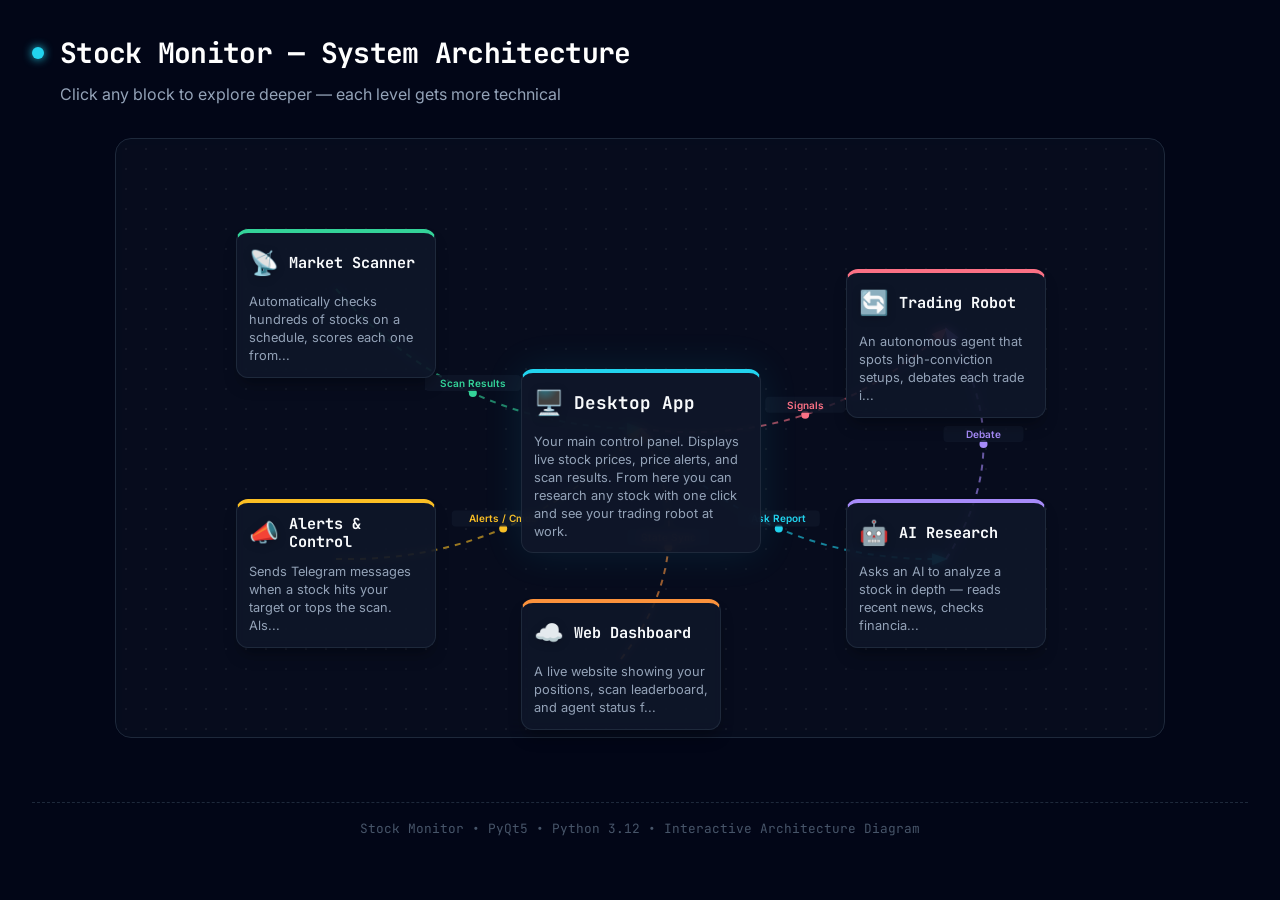
==== Software_architecture/architecture.html @ eda0aa5f "Update interactive architecture UI with Level 1 routing and Bezier curves" ====
<!DOCTYPE html>
<html lang="en">
<head>
  <meta charset="UTF-8">
  <meta name="viewport" content="width=device-width, initial-scale=1.0">
  <title>Stock Monitor — Architecture v2</title>
  <link href="https://fonts.googleapis.com/css2?family=Inter:wght@400;500;600;700&family=JetBrains+Mono:wght@400;500;600;700&display=swap" rel="stylesheet">
  <style>
    * { margin: 0; padding: 0; box-sizing: border-box; }
    body { font-family: 'Inter', sans-serif; background: #020617; min-height: 100vh; padding: 2rem; color: white; line-height: 1.5; }
    .container { max-width: 1400px; margin: 0 auto; }
    
    /* Header */
    .header { margin-bottom: 2rem; }
    .header-row { display: flex; align-items: center; gap: 1rem; margin-bottom: 0.5rem; }
    .pulse-dot { width: 12px; height: 12px; background: #22d3ee; border-radius: 50%; animation: pulse 2s infinite; box-shadow: 0 0 10px #22d3ee; }
    @keyframes pulse { 0%,100%{opacity:1; box-shadow: 0 0 10px #22d3ee;} 50%{opacity:0.5; box-shadow: 0 0 2px #22d3ee;} }
    h1 { font-family: 'JetBrains Mono', monospace; font-size: 1.75rem; font-weight: 700; letter-spacing: -0.025em; }
    .subtitle { color: #94a3b8; font-size: 1rem; margin-left: 1.75rem; }

    /* Breadcrumb */
    .breadcrumb { display: flex; align-items: center; gap: 0.5rem; margin-bottom: 2rem; font-size: 0.85rem; flex-wrap: wrap; background: rgba(15,23,42,0.6); padding: 0.75rem 1rem; border-radius: 0.5rem; border: 1px solid #1e293b; }
    .bc-item { color: #94a3b8; cursor: pointer; transition: color 0.2s; font-weight: 500; }
    .bc-item:hover { color: #22d3ee; }
    .bc-item.active { color: white; cursor: default; }
    .bc-sep { color: #475569; }

    /* Back button */
    .back-btn { display: inline-flex; align-items: center; gap: 0.5rem; background: rgba(30,41,59,0.5); border: 1px solid #1e293b; border-radius: 0.5rem; padding: 0.5rem 1rem; font-size: 0.85rem; font-weight: 500; color: #cbd5e1; cursor: pointer; transition: all 0.2s; margin-bottom: 1.5rem; font-family: inherit; }
    .back-btn:hover { background: rgba(30,41,59,0.8); color: white; border-color: #334155; transform: translateX(-2px); }

    /* ── Interactive Diagram (Levels 0 & 1) ── */
    .diagram-wrap { width: 100%; overflow-x: auto; margin-top: 1rem; padding-bottom: 1rem; }
    .diagram-scene { position: relative; width: 1050px; height: 600px; background: rgba(15,23,42,0.4); border: 1px solid #1e293b; border-radius: 1rem; margin: 0 auto; backdrop-filter: blur(10px); background-image: radial-gradient(rgba(255, 255, 255, 0.05) 1px, transparent 1px); background-size: 20px 20px; }
    .conn-svg { position: absolute; top: 0; left: 0; width: 100%; height: 100%; pointer-events: none; z-index: 1; }
    
    .tile { position: absolute; width: 200px; cursor: pointer; z-index: 10;
      background: rgba(15,23,42,0.85); border: 1px solid #1e293b;
      border-top-width: 4px; border-radius: 0.75rem; transition: all 0.3s cubic-bezier(0.4, 0, 0.2, 1);
      box-shadow: 0 10px 15px -3px rgba(0, 0, 0, 0.3); backdrop-filter: blur(5px); }
    .tile:hover { transform: translateY(-5px) scale(1.02); z-index: 20; box-shadow: 0 15px 30px rgba(0,0,0,0.5); }
    .tile-head { display: flex; align-items: center; gap: 10px; padding: 12px; }
    .tile-icon { font-size: 1.5rem; filter: drop-shadow(0 2px 4px rgba(0,0,0,0.2)); }
    .comp-dot { width: 10px; height: 10px; border-radius: 50%; box-shadow: 0 0 8px currentColor; }
    .tile-name { font-size: 0.95rem; font-weight: 700; color: #f8fafc; font-family: 'JetBrains Mono', monospace; line-height: 1.2; }
    .tile-body { padding: 0 12px 12px; font-size: 0.8rem; color: #94a3b8; line-height: 1.4; }
    
    .tile.central { width: 240px; background: rgba(15,23,42,0.95); box-shadow: 0 0 40px rgba(34,211,238,0.1); }
    .tile.central .tile-name { font-size: 1.1rem; }
    
    /* External system nodes for L1 */
    .tile.external { background: rgba(30,41,59,0.3); border: 2px dashed #475569; border-top: 2px dashed #475569; box-shadow: none; cursor: default; }
    .tile.external:hover { transform: none; box-shadow: none; }
    .tile.external .tile-name { color: #94a3b8; }
    .tile.external .tile-icon { filter: grayscale(100%); opacity: 0.7; }
    .tile.external.clickable-ext { cursor: pointer; }
    .tile.external.clickable-ext:hover { transform: translateY(-3px); box-shadow: 0 8px 20px rgba(0,0,0,0.3); border-color: #64748b; }
    .tile.external.clickable-ext .tile-name { color: #cbd5e1; }
    .tile.external.clickable-ext .tile-icon { filter: none; opacity: 1; }

    .path-line { stroke-dasharray: 6; animation: dash 20s linear infinite; }
    @keyframes dash { to { stroke-dashoffset: -200; } }
    
    /* ── Subsystem Header ── */
    .sys-header { background: rgba(15,23,42,0.6); border: 1px solid #1e293b; border-radius: 1rem; padding: 1.5rem 2rem; margin-bottom: 1.5rem; display: flex; align-items: flex-start; gap: 1.5rem; backdrop-filter: blur(10px); }
    .sys-icon  { font-size: 3rem; flex-shrink: 0; filter: drop-shadow(0 4px 6px rgba(0,0,0,0.3)); }
    .sys-title { font-size: 1.5rem; font-weight: 700; margin-bottom: 0.5rem; font-family: 'JetBrains Mono', monospace; }
    .sys-desc  { font-size: 0.95rem; color: #94a3b8; }

    /* ── Level 2: Technical detail ── */
    .tech-panel { background: rgba(15,23,42,0.6); border: 1px solid #1e293b; border-radius: 1rem; padding: 2rem; max-width: 900px; backdrop-filter: blur(10px); }
    .tech-title    { font-size: 1.5rem; font-weight: 700; margin-bottom: 0.5rem; font-family: 'JetBrains Mono', monospace; color: white; }
    .tech-subtitle { font-size: 0.95rem; color: #94a3b8; margin-bottom: 2rem; }
    .tech-sec      { margin-bottom: 1.5rem; }
    .tech-sec-lbl  { font-size: 0.75rem; font-weight: 700; letter-spacing: 1.5px; text-transform: uppercase; color: #64748b; margin-bottom: 0.75rem; }
    .tech-file     { font-family: 'JetBrains Mono', monospace; font-size: 0.85rem; color: #22d3ee; background: rgba(34,211,238,0.1); border: 1px solid rgba(34,211,238,0.2); border-radius: 0.375rem; padding: 0.4rem 0.75rem; display: inline-block; }
    .tech-class    { font-family: 'JetBrains Mono', monospace; font-size: 0.85rem; color: #a78bfa; background: rgba(167,139,250,0.1); padding: 0.2rem 0.5rem; border-radius: 0.25rem; }
    .tech-list     { list-style: none; }
    .tech-list li  { font-size: 0.9rem; color: #cbd5e1; padding: 0.5rem 0; border-bottom: 1px solid rgba(30,41,59,0.5); display: flex; align-items: flex-start; gap: 0.75rem; }
    .tech-list li:last-child { border-bottom: none; }
    .tech-list li::before { content: '▹'; color: #38bdf8; font-weight: bold; flex-shrink: 0; margin-top: 0.1rem; }
    .tech-signal { color: #34d399; font-family: 'JetBrains Mono', monospace; background: rgba(52,211,153,0.1); padding: 0.1rem 0.4rem; border-radius: 0.25rem; font-size: 0.85rem; }

    /* Footer */
    .footer { text-align: center; margin-top: 3rem; color: #475569; font-size: 0.8rem; font-family: 'JetBrains Mono', monospace; padding-top: 1rem; border-top: 1px dashed #1e293b; }

    /* Fade-in */
    .fade-in { animation: fadeIn 0.3s cubic-bezier(0.4, 0, 0.2, 1); }
    @keyframes fadeIn { from{opacity:0;transform:translateY(10px)} to{opacity:1;transform:translateY(0)} }
  </style>
</head>
<body>
<div class="container">
  <div class="header">
    <div class="header-row">
      <div class="pulse-dot"></div>
      <h1>Stock Monitor — System Architecture</h1>
    </div>
    <p class="subtitle">Click any block to explore deeper &mdash; each level gets more technical</p>
  </div>

  <div class="breadcrumb" id="bc"></div>
  <div id="content"></div>

  <p class="footer">Stock Monitor &bull; PyQt5 &bull; Python 3.12 &bull; Interactive Architecture Diagram</p>
</div>

<script>
// ─────────────────────────────────────
// DATA — Level 0: overview cards
// ─────────────────────────────────────
const OVERVIEW = [
  { id:'desktop', icon:'🖥️', color:'cyan', central: true,    title:'Desktop App',
    summary:'Your main control panel. Displays live stock prices, price alerts, and scan results. From here you can research any stock with one click and see your trading robot at work.',
    tags:['PyQt5','GUI','Windows'] },
  { id:'scanner', icon:'📡', color:'emerald',  title:'Market Scanner',
    summary:'Automatically checks hundreds of stocks on a schedule, scores each one from 0–100, and alerts you when something interesting rises to the top.',
    tags:['yfinance','S&P 500','scoring'] },
  { id:'ai',      icon:'🤖', color:'violet',   title:'AI Research',
    summary:'Asks an AI to analyze a stock in depth — reads recent news, checks financials, and gives you a plain-language summary. Caches results for 6 hours.',
    tags:['Ollama','Claude API','gemma4'] },
  { id:'trader',  icon:'🔄', color:'rose',     title:'Trading Robot',
    summary:'An autonomous agent that spots high-conviction setups, debates each trade internally, then buys and sells on a paper account — no human needed.',
    tags:['Alpaca','paper trading','autonomous'] },
  { id:'alerts',  icon:'📣', color:'amber',    title:'Alerts & Control',
    summary:'Sends Telegram messages when a stock hits your target or tops the scan. Also accepts commands from your phone — add stocks, trigger scans, ask about any ticker.',
    tags:['Telegram','Email','SMTP'] },
  { id:'web',     icon:'☁️', color:'orange',   title:'Web Dashboard',
    summary:'A live website showing your positions, scan leaderboard, and agent status from any device. Commands you issue there flow securely back to the desktop app.',
    tags:['Cloudflare','R2','KV'] },
];

// ─────────────────────────────────────
// DATA — Level 1: subsystems
// ─────────────────────────────────────
const SUBSYSTEMS = {
  desktop: {
    title:'Desktop App', icon:'🖥️', color:'#22d3ee',
    desc:'A PyQt5 window that ties everything together. It starts all background workers, connects every signal to the right slot, and runs a 60-second scheduler timer for scans.',
    components: [
      { id:'mainwindow',   color:'#22d3ee', title:'Main Window', desc:'The central coordinator. Starts/stops workers, drives scan schedule via timer.', detail: true },
      { id:'watchlist',    color:'#22d3ee', title:'Watchlist Panel', desc:'Live table of stocks. Fires alerts when price crosses low/high bands.', detail: true },
      { id:'scanpanel',    color:'#22d3ee', title:'Scan Results', desc:'Shows top-ranked stocks sorted by score. Launches AI research on click.', detail: true },
      { id:'settings',     color:'#22d3ee', title:'Settings', desc:'Configures credentials, AI backend, thresholds.', detail: false },
      { id:'alerthistory', color:'#22d3ee', title:'Alert History', desc:'Log of every price and scan alert that has fired.', detail: false },
    ],
  },
  scanner: {
    title:'Market Scanner', icon:'📡', color:'#34d399',
    desc:'Runs on a schedule, fetches fundamentals and technicals from Yahoo Finance, scores each stock, then alerts you when the rankings change significantly.',
    components: [
      { id:'universe',    color:'#34d399', title:'Stock Universe', desc:'Decides which stocks to scan. Scrapes indices.', detail: true },
      { id:'scoring',     color:'#34d399', title:'Scoring Engine', desc:'Value + growth + technical scoring 0-100.', detail: true },
      { id:'congressional',color:'#34d399', title:'Congress Signal', desc:'Checks public trading disclosures for bonus points.', detail: true },
      { id:'scanscheduler',color:'#34d399', title:'Scan Scheduler', desc:'Triggers modes: quick, deep, complete based on time.', detail: false },
      { id:'alertgates',  color:'#34d399', title:'Alert Gates', desc:'Ensures notifications fire only for top percentiles.', detail: false },
    ],
  },
  ai: {
    title:'AI Research', icon:'🤖', color:'#a78bfa',
    desc:'On demand or triggered by the trading robot, fetches enrichment data for a stock and sends it to an LLM for a structured, plain-language analysis report.',
    components: [
      { id:'researcher', color:'#a78bfa', title:'Research Engine', desc:'Background thread pulling news, calling LLM.', detail: true },
      { id:'backends',   color:'#a78bfa', title:'LLM Backends', desc:'Ollama locally or Anthropic API via Claude.', detail: true },
      { id:'cache',      color:'#a78bfa', title:'Result Cache', desc:'6-hour cache keyed by stock symbol.', detail: false },
      { id:'followup',   color:'#a78bfa', title:'Follow-up Q&A', desc:'Interactive chat window lasting 30 minutes.', detail: true },
      { id:'ranking',    color:'#a78bfa', title:'Ranking Analyst', desc:'Provides holistic AI conviction ranking.', detail: false },
    ],
  },
  trader: {
    title:'Trading Robot', icon:'🔄', color:'#fb7185',
    desc:'An autonomous loop running inside the desktop app. Processes incoming scan results and price ticks to enter and exit positions on a paper trading account.',
    components: [
      { id:'entry',      color:'#fb7185', title:'Entry Pipeline', desc:'Scan result → hard gates → debate.', detail: true },
      { id:'exit',       color:'#fb7185', title:'Exit Pipeline', desc:'Price tick → four exit checks.', detail: true },
      { id:'conviction', color:'#fb7185', title:'Conviction Scorer', desc:'Multi-factor 0–100 score driving trades.', detail: true },
      { id:'sizer',      color:'#fb7185', title:'Position Sizer', desc:'Converts conviction score to a dollar amount.', detail: false },
      { id:'selftuner',  color:'#fb7185', title:'Self-Tuner', desc:'Adjusts gate parameters from closed-trade history.', detail: true },
    ],
  },
  alerts: {
    title:'Alerts & Control', icon:'📣', color:'#fbbf24',
    desc:'Bidirectional Telegram integration: the app sends you alerts when stocks move, and you can control the app from your phone using slash commands.',
    components: [
      { id:'telegrambot',   color:'#fbbf24', title:'Telegram Bot', desc:'Long-polls Telegram for new commands.', detail: true },
      { id:'telegramnotif', color:'#fbbf24', title:'Telegram Notif', desc:'Sends HTML-formatted messages to chat.', detail: false },
      { id:'email',         color:'#fbbf24', title:'Email Notifier', desc:'Sends SMTP emails for scan summaries.', detail: false },
      { id:'alertdedup',    color:'#fbbf24', title:'Alert Deduplication', desc:'Prevents spam with per-symbol cooldowns.', detail: false },
    ],
  },
  web: {
    title:'Web Dashboard', icon:'☁️', color:'#fb923c',
    desc:'Cloudflare-hosted companion at trader.akshaydhenge.uk that mirrors the desktop state and lets you issue commands remotely from any browser.',
    components: [
      { id:'cfworker',  color:'#fb923c', title:'Cloudflare Worker', desc:'Edge function accepting HTTPS commands.', detail: true },
      { id:'r2',        color:'#fb923c', title:'R2 Object Store', desc:'Stores JSON snapshots of state.', detail: false },
      { id:'kv',        color:'#fb923c', title:'KV Queue', desc:'Buffer decoupling web and desktop commands.', detail: false },
      { id:'publisher', color:'#fb923c', title:'Web Publisher', desc:'Pushes latest state to Cloudflare R2.', detail: true },
    ],
  },
};

// ─────────────────────────────────────
// DATA — Level 2: technical details
// ─────────────────────────────────────
const TECH = {
  mainwindow: {
    title:'MainWindow', subtitle:'Central PyQt5 coordinator — root of the application',
    file:'gui/main_window.py', cls:'class MainWindow(QMainWindow)',
    notes:[
      'Holds QThread references for all workers — prevents garbage collection',
      'Drives scan scheduling via a 60-second QTimer: checks HH:MM strings',
      'All cross-thread communication via Qt signals/slots',
    ],
    signals:['_on_scan_complete(results: List[ScanResult])', '_on_research_complete(symbol, report)', '_on_cmd_scan(chat_id)', '_on_trade_executed()'],
  },
  watchlist: {
    title:'WatchlistTable', subtitle:'Live price tracking with configurable alert bands',
    file:'gui/main_window.py', cls:'QTableWidget',
    notes:['Price updates arrive via PricePoller', 'Alert fires when price crosses low or high band', '/revise command updates targets immediately'],
    signals:['PricePoller.prices_updated', 'AlertManager.alert_fired'],
  },
  scanpanel: {
    title:'SmartScannerPanel', subtitle:'Live scan leaderboard with one-click AI research launch',
    file:'gui/smart_scanner_panel.py', cls:'class SmartScannerPanel(QWidget)',
    notes:['Renders List[ScanResult] in a QTableWidget sorted by total_score descending', 'Clicking a row pre-fills the AI research dialog symbol'],
    signals:['Receives scan results via MainWindow'],
  },
  universe: { title:'Stock Universe', subtitle:'Eligible tickers', file:'core/stock_scanner.py', cls:'StockScanner._fetch_universe()', notes:['Scrapes Wikipedia: S&P 500, 400, 600, NASDAQ-100', 'Re-fetched each scan cycle'], signals:[] },
  scoring: { title:'Scoring Engine', subtitle:'0–100 composite score', file:'core/stock_scanner.py', cls:'StockScanner._score_symbol(ticker)', notes:['Value×0.4 + growth×0.3 + technical×0.3'], signals:['emits List[ScanResult]'] },
  congressional: { title:'Congressional Signal', subtitle:'Bonus points', file:'core/stock_scanner.py', cls:'StockScanner._load_congressional_data()', notes:['JSON from AWS S3', '+15 points added to total_score'], signals:[] },
  researcher: {
    title:'AIResearcher', subtitle:'Background enrichment thread', file:'core/ai_researcher.py', cls:'class AIResearcher(QThread)',
    notes:['Fetches yfinance + news', 'Builds prompt and calls LLM'], signals:['research_complete(symbol, report)'],
  },
  backends: { title:'LLM Backends', subtitle:'Ollama/Claude', file:'core/ai_researcher.py', cls:'AIResearcher._call_llm()', notes:['Local Ollama (free) or Anthropic API (fast)'], signals:[] },
  followup: { title:'Follow-up Q&A', subtitle:'30-min window', file:'notifiers/telegram_command_poller.py', cls:'class AIFollowUp', notes:['Session per chat_id'], signals:['cmd_aifollow'] },
  entry: { title:'Entry Pipeline', subtitle:'Hard gates + debate', file:'core/trader_agent.py', cls:'TraderAgent._process_entry()', notes:['LLM prompted for bull/bear thesis'], signals:['trade_executed'] },
  exit: { title:'Exit Pipeline', subtitle:'4 Exit checks', file:'core/trader_agent.py', cls:'TraderAgent._process_price_tick()', notes:['SL, TP, trailing, time-decay'], signals:['trade_executed'] },
  conviction: { title:'Conviction Scorer', subtitle:'Multi-factor score', file:'core/trader_agent.py', cls:'TraderAgent._compute_conviction()', notes:['Scan quality, AI rank, sentiment, trend'], signals:[] },
  selftuner: { title:'SelfTuner', subtitle:'Adjusts params', file:'core/self_tuner.py', cls:'class SelfTuner', notes:['Adjusts min score and pos size automatically based on win rate'], signals:[] },
  telegrambot: { title:'TelegramCmdPoller', subtitle:'Long polling bot', file:'notifiers/telegram_command_poller.py', cls:'class TelegramCmdPoller', notes:['Parses /commands'], signals:['cmd_scan, cmd_aiscan, etc'] },
  cfworker: { title:'Cloudflare Worker', subtitle:'Edge function', file:'cloudflare/worker.js', cls:'addEventListener("fetch")', notes:['Validates origin, writes KV'], signals:[] },
  publisher: { title:'WebPublisher', subtitle:'R2 Sync', file:'core/web_publisher.py', cls:'class WebPublisher', notes:['Serializes state to JSON', 'Uploads to R2 via boto3'], signals:['web_cmd_aiscan'] },
};

// ─────────────────────────────────────
// LAYOUTS & CONNECTIONS (Level 0 & 1)
// ─────────────────────────────────────
const LAYOUT_L0 = {
  desktop: { x: 405, y: 230, w: 240 },
  scanner: { x: 120, y: 90,  w: 200 },
  trader:  { x: 730, y: 130, w: 200 },
  ai:      { x: 730, y: 360, w: 200 },
  alerts:  { x: 120, y: 360, w: 200 },
  web:     { x: 405, y: 460, w: 200 }
};

const CONNS_L0 = [
  ['scanner', 'desktop', '#34d399', 'Scan Results'],
  ['desktop', 'trader', '#fb7185', 'Signals'],
  ['desktop', 'ai', '#22d3ee', 'Ask Report'],
  ['ai', 'trader', '#a78bfa', 'Debate'],
  ['alerts', 'desktop', '#fbbf24', 'Alerts / Cmds'],
  ['web', 'desktop', '#fb923c', 'State Sync']
];

const LAYOUT_L1 = {
  desktop: {
    nodes: {
      mainwindow: { x: 425, y: 250 },
      watchlist: { x: 150, y: 100 },
      scanpanel: { x: 700, y: 100 },
      settings: { x: 700, y: 400 },
      alerthistory: { x: 150, y: 400 }
    },
    externals: [
      { id: 'ext_scanner', icon: '📡', title: 'Market Scanner', desc: 'Inbound Data', x: 425, y: 50 },
      { id: 'ext_telegram', icon: '📣', title: 'Alerts & Control', desc: 'Commands In', x: 50, y: 250 },
      { id: 'ext_trader', icon: '🔄', title: 'Trading Robot', desc: 'Outbound Data', x: 425, y: 450 },
      { id: 'ext_web', icon: '☁️', title: 'Web Dashboard', desc: 'Sync', x: 800, y: 250 }
    ],
    connections: [
      ['ext_scanner', 'mainwindow', '#34d399', 'Results', false, 6],
      ['mainwindow', 'scanpanel', '#22d3ee', 'Update'],
      ['mainwindow', 'watchlist', '#22d3ee', 'Update'],
      ['mainwindow', 'ext_trader', '#fb7185', 'Signals', false, 6],
      ['ext_telegram', 'mainwindow', '#fbbf24', 'Commands', false, 6],
      ['mainwindow', 'ext_web', '#fb923c', 'State', false, 6]
    ]
  },
  scanner: {
    nodes: {
      universe: { x: 200, y: 100 },
      congressional: { x: 600, y: 100 },
      scanscheduler: { x: 100, y: 250 },
      scoring: { x: 400, y: 250 },
      alertgates: { x: 400, y: 400 }
    },
    externals: [
      { id: 'ext_desktop', icon: '🖥️', title: 'Desktop App', desc: 'Receives Scans', x: 750, y: 350 }
    ],
    connections: [
      ['scanscheduler', 'universe', '#34d399', 'Trigger'],
      ['universe', 'scoring', '#34d399', 'Tickers'],
      ['congressional', 'scoring', '#34d399', 'Bonus'],
      ['scoring', 'alertgates', '#34d399', 'Scores'],
      ['alertgates', 'ext_desktop', '#22d3ee', 'Alerts', false, 6],
      ['scoring', 'ext_desktop', '#22d3ee', 'Results', false, 6]
    ]
  },
  ai: {
    nodes: {
      researcher: { x: 400, y: 250 },
      backends: { x: 700, y: 250 },
      cache: { x: 400, y: 100 },
      followup: { x: 100, y: 250 },
      ranking: { x: 400, y: 450 }
    },
    externals: [
      { id: 'ext_trigger', icon: '🖥️', title: 'Desktop / Trader', desc: 'Triggers', x: 100, y: 100 },
      { id: 'ext_ui', icon: '🖥️', title: 'Desktop App', desc: 'Shows Report', x: 700, y: 100 }
    ],
    connections: [
      ['ext_trigger', 'researcher', '#a78bfa', 'Request', false, 6],
      ['researcher', 'cache', '#a78bfa', 'Check'],
      ['researcher', 'backends', '#a78bfa', 'Query'],
      ['researcher', 'ranking', '#a78bfa', 'Rank'],
      ['followup', 'backends', '#a78bfa', 'Chat'],
      ['researcher', 'ext_ui', '#22d3ee', 'Report', false, 6]
    ]
  },
  trader: {
    nodes: {
      entry: { x: 400, y: 100 },
      conviction: { x: 650, y: 100 },
      sizer: { x: 650, y: 250 },
      exit: { x: 150, y: 300 },
      selftuner: { x: 400, y: 450 }
    },
    externals: [
      { id: 'ext_scan', icon: '🖥️', title: 'Scan Results', desc: 'From Desktop', x: 100, y: 100 },
      { id: 'ext_ticks', icon: '🖥️', title: 'Price Ticks', desc: 'From Desktop', x: 100, y: 450 },
      { id: 'ext_ai', icon: '🤖', title: 'AI Research', desc: 'Debate', x: 800, y: 100 }
    ],
    connections: [
      ['ext_scan', 'entry', '#fb7185', 'In', false, 6],
      ['entry', 'conviction', '#fb7185', 'Score'],
      ['conviction', 'ext_ai', '#a78bfa', 'Debate', false, 6],
      ['conviction', 'sizer', '#fb7185', 'Size'],
      ['ext_ticks', 'exit', '#fb7185', 'Ticks', false, 6],
      ['selftuner', 'entry', '#fb7185', 'Tuning'],
      ['selftuner', 'exit', '#fb7185', 'Tuning']
    ]
  },
  alerts: {
    nodes: {
      telegrambot: { x: 150, y: 150 },
      telegramnotif: { x: 650, y: 100 },
      email: { x: 650, y: 300 },
      alertdedup: { x: 400, y: 200 }
    },
    externals: [
      { id: 'ext_desktop', icon: '🖥️', title: 'Desktop App', desc: 'Coordinator', x: 400, y: 400 }
    ],
    connections: [
      ['telegrambot', 'ext_desktop', '#22d3ee', 'Cmds', false, 6],
      ['ext_desktop', 'alertdedup', '#fbbf24', 'Alerts', false, 6],
      ['alertdedup', 'telegramnotif', '#fbbf24', 'Send'],
      ['alertdedup', 'email', '#fbbf24', 'Send']
    ]
  },
  web: {
    nodes: {
      cfworker: { x: 400, y: 150 },
      r2: { x: 650, y: 100 },
      kv: { x: 650, y: 300 },
      publisher: { x: 150, y: 300 }
    },
    externals: [
      { id: 'ext_desktop', icon: '🖥️', title: 'Desktop App', desc: 'Poller/Pusher', x: 400, y: 450 },
      { id: 'ext_user', icon: '👤', title: 'Web User', desc: 'Browser', x: 150, y: 100 }
    ],
    connections: [
      ['ext_user', 'cfworker', '#fb923c', 'HTTPS', false, 6],
      ['cfworker', 'kv', '#fb923c', 'Write Cmd'],
      ['r2', 'cfworker', '#fb923c', 'Read State'],
      ['publisher', 'r2', '#fb923c', 'Push State'],
      ['kv', 'ext_desktop', '#22d3ee', 'Poll Cmds', false, 6],
      ['ext_desktop', 'publisher', '#fb923c', 'Trigger', false, 6]
    ]
  }
};

// ─────────────────────────────────────
// RENDER LOGIC
// ─────────────────────────────────────
let ST = { level:0, sub:null, comp:null };

function go(level, sub, comp){
  ST = { level, sub:sub||ST.sub, comp:comp||null };
  render();
}

function render(){
  const bc = document.getElementById('bc');
  const crumbs = [{ label:'System Overview', level:0 }];
  if(ST.sub) crumbs.push({ label:SUBSYSTEMS[ST.sub].title, level:1 });
  if(ST.comp && TECH[ST.comp]) crumbs.push({ label:TECH[ST.comp].title, level:2 });
  
  if (crumbs.length === 1) {
    bc.style.display = 'none';
  } else {
    bc.style.display = 'flex';
    bc.innerHTML = crumbs.map((c,i)=>{
      const last = i===crumbs.length-1;
      return (i?'<span class="bc-sep">/</span>':'') +
        `<span class="bc-item${last?' active':''}" ${last?'':` onclick="go(${c.level})"`}>${c.label}</span>`;
    }).join('');
  }

  const el = document.getElementById('content');
  if(ST.level===0)      el.innerHTML = level0();
  else if(ST.level===1) el.innerHTML = level1();
  else                  el.innerHTML = level2();

  el.classList.remove('fade-in');
  void el.offsetWidth;
  el.classList.add('fade-in');
}

function getMarkerDefs() {
  const colors = ['22d3ee', '34d399', 'a78bfa', 'fb7185', 'fbbf24', 'fb923c'];
  return colors.map(c => `<marker id="a-${c}" markerWidth="8" markerHeight="6" refX="7" refY="3" orient="auto"><polygon points="0 0,8 3,0 6" fill="#${c}"/></marker>`).join('');
}

function conn(id1, id2, color, label, reverseArrow = false, dashArray = null, customMap = null) {
  const layout = customMap || LAYOUT_L0;
  const p1 = layout[id1];
  const p2 = layout[id2];
  if (!p1 || !p2) return '';

  const w1 = p1.w || 200;
  const w2 = p2.w || 200;

  const cx1 = p1.x + (w1/2), cy1 = p1.y + 60;
  const cx2 = p2.x + (w2/2), cy2 = p2.y + 60;

  // Bezier control points with gentle perpendicular arc
  const dx = cx2 - cx1, dy = cy2 - cy1;
  const dist = Math.sqrt(dx*dx + dy*dy) || 1;
  const offset = Math.min(50, dist * 0.22);
  const perpX = -dy/dist * offset;
  const perpY =  dx/dist * offset;
  const cpx1 = cx1 + dx/3 + perpX, cpy1 = cy1 + dy/3 + perpY;
  const cpx2 = cx2 - dx/3 + perpX, cpy2 = cy2 - dy/3 + perpY;

  // Midpoint at t=0.5 on cubic bezier
  const mx = 0.125*cx1 + 0.375*cpx1 + 0.375*cpx2 + 0.125*cx2;
  const my = 0.125*cy1 + 0.375*cpy1 + 0.375*cpy2 + 0.125*cy2;

  const strokeDash = dashArray ? `stroke-dasharray="${dashArray}" opacity="0.4"` : `stroke-dasharray="6" opacity="0.6" class="path-line"`;
  const colorHex = color.replace('#', '');

  const [sx, sy, ex, ey, cp1x, cp1y, cp2x, cp2y] = reverseArrow
    ? [cx2, cy2, cx1, cy1, cpx2, cpy2, cpx1, cpy1]
    : [cx1, cy1, cx2, cy2, cpx1, cpy1, cpx2, cpy2];

  const pathHtml = `<path d="M ${sx},${sy} C ${cp1x},${cp1y} ${cp2x},${cp2y} ${ex},${ey}" fill="none" stroke="${color}" stroke-width="2" ${strokeDash} marker-end="url(#a-${colorHex})"/>`;

  const labelW = label ? Math.max(80, label.length * 7 + 12) : 0;

  return `
    ${pathHtml}
    <circle cx="${mx}" cy="${my}" r="4" fill="${color}"/>
    ${label ? `<rect x="${mx - labelW/2}" y="${my - 18}" width="${labelW}" height="16" fill="rgba(15,23,42,0.8)" rx="4"/>
               <text x="${mx}" y="${my - 6}" fill="${color}" font-size="10" font-family="Inter,sans-serif" font-weight="600" text-anchor="middle">${label}</text>` : ''}
  `;
}

function level0(){
  const svgs = CONNS_L0.map(c => conn(c[0], c[1], c[2], c[3])).join('');

  const tiles = OVERVIEW.map(b => {
    const pos = LAYOUT_L0[b.id];
    let borderColor = '#334155';
    if(b.color==='cyan') borderColor='#22d3ee';
    if(b.color==='emerald') borderColor='#34d399';
    if(b.color==='violet') borderColor='#a78bfa';
    if(b.color==='rose') borderColor='#fb7185';
    if(b.color==='amber') borderColor='#fbbf24';
    if(b.color==='orange') borderColor='#fb923c';

    const isCenter = b.central === true;

    return `
      <div class="tile ${isCenter ? 'central' : ''}" style="left:${pos.x}px; top:${pos.y}px; border-top-color: ${borderColor};" onclick="go(1,'${b.id}')">
        <div class="tile-head">
          <div class="tile-icon">${b.icon}</div>
          <div class="tile-name">${b.title}</div>
        </div>
        <div class="tile-body">${isCenter ? b.summary : b.summary.substring(0, 75) + '...'}</div>
      </div>
    `;
  }).join('');

  return `
    <div class="diagram-wrap">
      <div class="diagram-scene">
        <svg class="conn-svg">
          <defs>${getMarkerDefs()}</defs>
          ${svgs}
        </svg>
        ${tiles}
      </div>
    </div>
  `;
}

function level1(){
  const sysId = ST.sub;
  const sys = SUBSYSTEMS[sysId];
  const conf = LAYOUT_L1[sysId];

  // Merge internal and external nodes for path coordinates
  const mergedMap = {};
  for(const [k,v] of Object.entries(conf.nodes)) mergedMap[k] = v;
  conf.externals.forEach(ext => mergedMap[ext.id] = ext);

  const svgs = conf.connections.map(c => conn(c[0], c[1], c[2], c[3], c[4], c[5], mergedMap)).join('');

  const tiles = sys.components.map(c => {
    const pos = conf.nodes[c.id];
    if(!pos) return '';
    return `
      <div class="tile" style="left:${pos.x}px; top:${pos.y}px; border-top-color: ${c.color};" onclick="${c.detail ? `go(2,null,'${c.id}')` : ''}">
        <div class="tile-head" style="padding-bottom: 4px;">
          <div class="comp-dot" style="background:${c.color}"></div>
          <div class="tile-name">${c.title}</div>
        </div>
        <div class="tile-body" style="font-size: 0.75rem;">${c.desc.substring(0, 70)}...</div>
        ${c.detail ? `<div class="comp-hint" style="padding: 6px 12px; font-size: 0.65rem; color: #475569; border-top: 1px dashed #1e293b;">View details &rarr;</div>` : ''}
      </div>
    `;
  }).join('');

  const extNavMap = {
    ext_scanner: 'scanner', ext_desktop: 'desktop', ext_trader: 'trader',
    ext_ai: 'ai', ext_telegram: 'alerts', ext_web: 'web',
    ext_trigger: 'desktop', ext_ui: 'desktop', ext_scan: 'desktop',
    ext_ticks: 'desktop', ext_user: null
  };

  const extTiles = conf.externals.map(ext => {
    const navSub = extNavMap[ext.id];
    const clickable = navSub !== undefined && navSub !== null;
    return `
      <div class="tile external${clickable ? ' clickable-ext' : ''}" style="left:${ext.x}px; top:${ext.y}px;" ${clickable ? `onclick="go(1,'${navSub}')"` : ''}>
        <div class="tile-head" style="padding-bottom: 4px;">
          <div class="tile-icon" style="font-size: 1.1rem;">${ext.icon}</div>
          <div class="tile-name">${ext.title}</div>
        </div>
        <div class="tile-body" style="font-size: 0.7rem; color: #64748b;">[External] ${ext.desc}</div>
        ${clickable ? `<div class="comp-hint" style="padding: 6px 12px; font-size: 0.65rem; color: #475569; border-top: 1px dashed #1e293b;">Navigate &rarr;</div>` : ''}
      </div>
    `;
  }).join('');

  return `
    <button class="back-btn" onclick="go(0)">&larr; Back to Overview</button>
    <div class="sys-header">
      <div class="sys-icon">${sys.icon}</div>
      <div>
        <div class="sys-title" style="color:${sys.color}">${sys.title}</div>
        <div class="sys-desc">${sys.desc}</div>
      </div>
    </div>
    
    <div class="diagram-wrap">
      <div class="diagram-scene">
        <svg class="conn-svg">
          <defs>${getMarkerDefs()}</defs>
          ${svgs}
        </svg>
        ${tiles}
        ${extTiles}
      </div>
    </div>
  `;
}

function level2(){
  const d = TECH[ST.comp];
  if(!d){ ST.level=1; return level1(); }
  const sigs = d.signals&&d.signals.length ? `
    <div class="tech-sec">
      <div class="tech-sec-lbl">Qt Signals / Callbacks</div>
      <ul class="tech-list">${d.signals.map(s=>`<li><span class="tech-signal">${s}</span></li>`).join('')}</ul>
    </div>` : '';
  return `
    <button class="back-btn" onclick="go(1)">&larr; Back to ${SUBSYSTEMS[ST.sub].title}</button>
    <div class="tech-panel">
      <div class="tech-title">${d.title}</div>
      <div class="tech-subtitle">${d.subtitle}</div>
      <div class="tech-sec">
        <div class="tech-sec-lbl">Source File</div>
        <div class="tech-file">${d.file}</div>
      </div>
      <div class="tech-sec">
        <div class="tech-sec-lbl">Class / Entry Point</div>
        <ul class="tech-list"><li><span class="tech-class">${d.cls}</span></li></ul>
      </div>
      <div class="tech-sec">
        <div class="tech-sec-lbl">Key Behaviors</div>
        <ul class="tech-list">${d.notes.map(n=>`<li>${n}</li>`).join('')}</ul>
      </div>
      ${sigs}
    </div>`;
}

render();
</script>
</body>
</html>
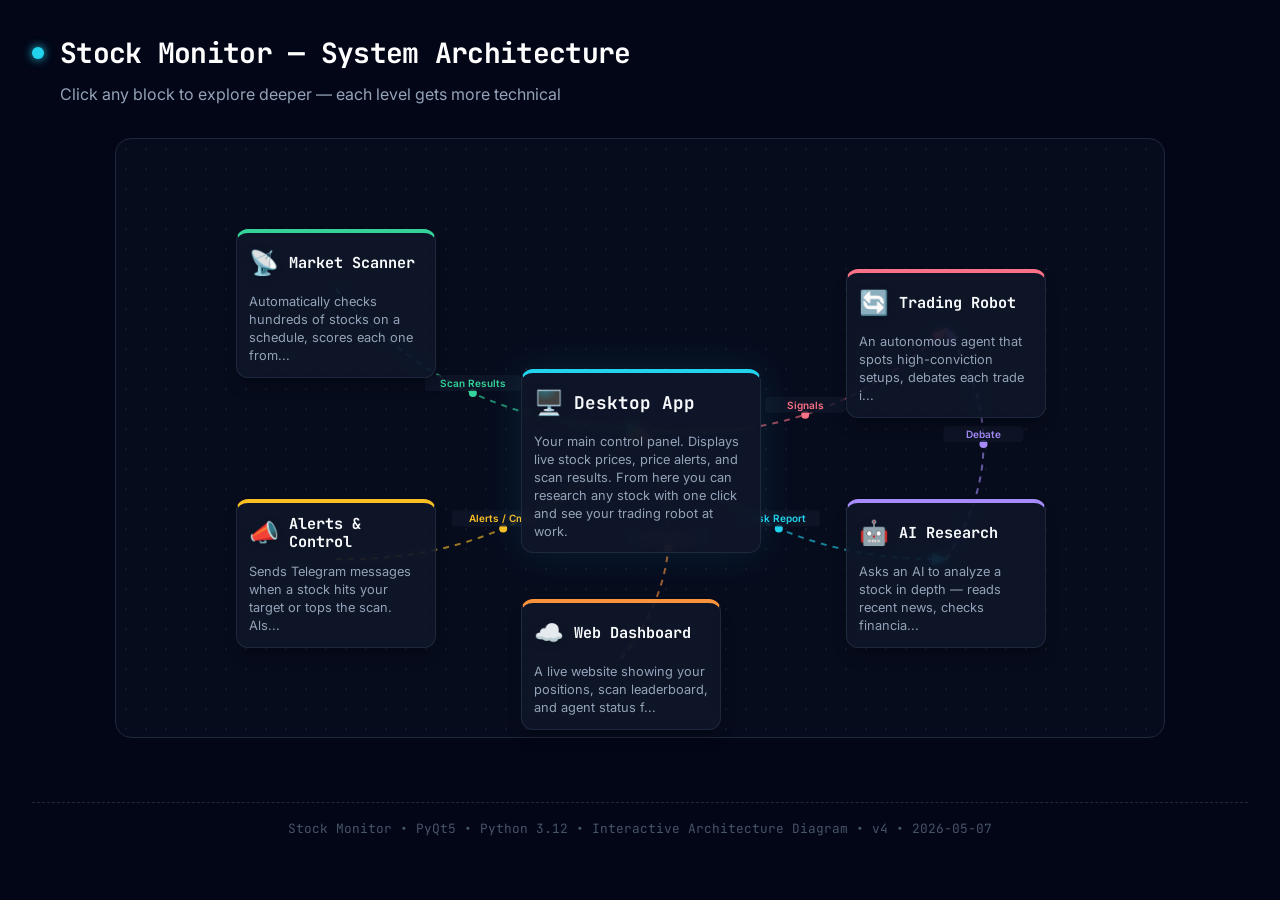
==== commit ac964b97: "feat(trader): add options trading layer (Level 3, bull_call_spread routing) Adds a full options laye" ====
--- a/Software_architecture/architecture.html
+++ b/Software_architecture/architecture.html
@@ -3,7 +3,7 @@
 <head>
   <meta charset="UTF-8">
   <meta name="viewport" content="width=device-width, initial-scale=1.0">
-  <title>Stock Monitor — Architecture v2</title>
+  <title>Stock Monitor — Architecture v3</title>
   <link href="https://fonts.googleapis.com/css2?family=Inter:wght@400;500;600;700&family=JetBrains+Mono:wght@400;500;600;700&display=swap" rel="stylesheet">
   <style>
     * { margin: 0; padding: 0; box-sizing: border-box; }
@@ -102,7 +102,7 @@
   <div class="breadcrumb" id="bc"></div>
   <div id="content"></div>
 
-  <p class="footer">Stock Monitor &bull; PyQt5 &bull; Python 3.12 &bull; Interactive Architecture Diagram</p>
+  <p class="footer">Stock Monitor &bull; PyQt5 &bull; Python 3.12 &bull; Interactive Architecture Diagram &bull; v4 &bull; 2026-05-07</p>
 </div>
 
 <script>
@@ -164,18 +164,21 @@
       { id:'backends',   color:'#a78bfa', title:'LLM Backends', desc:'Ollama locally or Anthropic API via Claude.', detail: true },
       { id:'cache',      color:'#a78bfa', title:'Result Cache', desc:'6-hour cache keyed by stock symbol.', detail: false },
       { id:'followup',   color:'#a78bfa', title:'Follow-up Q&A', desc:'Interactive chat window lasting 30 minutes.', detail: true },
-      { id:'ranking',    color:'#a78bfa', title:'Ranking Analyst', desc:'Provides holistic AI conviction ranking.', detail: false },
+      { id:'ranking',    color:'#a78bfa', title:'Ranking Analyst', desc:'Auto-triggered 2× daily (09:30 & 13:30 ET) after AI ranking finalizes; also manual via button.', detail: true },
     ],
   },
   trader: {
     title:'Trading Robot', icon:'🔄', color:'#fb7185',
-    desc:'An autonomous loop running inside the desktop app. Processes incoming scan results and price ticks to enter and exit positions on a paper trading account.',
+    desc:'An autonomous loop running inside the desktop app. Processes scan results to enter stock and options positions on a paper account, monitors price ticks to exit, and tunes its own parameters from trade history.',
     components: [
-      { id:'entry',      color:'#fb7185', title:'Entry Pipeline', desc:'Scan result → hard gates → debate.', detail: true },
-      { id:'exit',       color:'#fb7185', title:'Exit Pipeline', desc:'Price tick → four exit checks.', detail: true },
-      { id:'conviction', color:'#fb7185', title:'Conviction Scorer', desc:'Multi-factor 0–100 score driving trades.', detail: true },
-      { id:'sizer',      color:'#fb7185', title:'Position Sizer', desc:'Converts conviction score to a dollar amount.', detail: false },
-      { id:'selftuner',  color:'#fb7185', title:'Self-Tuner', desc:'Adjusts gate parameters from closed-trade history.', detail: true },
+      { id:'entry',           color:'#fb7185', title:'Stock Entry Pipeline', desc:'Scan result → hard gates → LLM debate → buy.', detail: true },
+      { id:'exit',            color:'#fb7185', title:'Exit Pipeline', desc:'Price tick → stop-loss, profit, trailing, age; options exits in heartbeat.', detail: true },
+      { id:'conviction',      color:'#fb7185', title:'Conviction Scorer', desc:'Multi-factor 0–100 score; drives both stock sizing and options routing.', detail: true },
+      { id:'sizer',           color:'#fb7185', title:'Position Sizer', desc:'Converts conviction to dollar amount via concave curve.', detail: false },
+      { id:'selftuner',       color:'#fb7185', title:'Self-Tuner', desc:'Adjusts gate parameters from closed-trade history.', detail: true },
+      { id:'optionsstrategy', color:'#fb7185', title:'Options Strategy Router', desc:'Regime × IVR × approval level → strategy type + strikes.', detail: true },
+      { id:'optionsrisk',     color:'#fb7185', title:'Options Risk Manager', desc:'Capital cap (20% NAV), contract sizing, exit triggers.', detail: true },
+      { id:'optionsexec',     color:'#fb7185', title:'Options Executor', desc:'Alpaca Level 2/3 order submission; detects approval level.', detail: true },
     ],
   },
   alerts: {
@@ -211,8 +214,10 @@
       'Holds QThread references for all workers — prevents garbage collection',
       'Drives scan scheduling via a 60-second QTimer: checks HH:MM strings',
       'All cross-thread communication via Qt signals/slots',
-    ],
-    signals:['_on_scan_complete(results: List[ScanResult])', '_on_research_complete(symbol, report)', '_on_cmd_scan(chat_id)', '_on_trade_executed()'],
+      'Auto-triggers ClaudeRankingAnalyst 2× daily via _should_auto_rank() after AI ranking finalizes (hook point: post _start_auto_ai_ranking finalization)',
+      '_auto_trigger_claude_ranking(): silent mode — no dialogs, always force_refresh=True; returns early if analyst running or no top-10 data',
+    ],
+    signals:['_on_scan_complete(results: List[ScanResult])', '_on_research_complete(symbol, report)', '_on_cmd_scan(chat_id)', '_on_trade_executed()', '_on_ranking_complete(result: dict)'],
   },
   watchlist: {
     title:'WatchlistTable', subtitle:'Live price tracking with configurable alert bands',
@@ -235,13 +240,84 @@
   },
   backends: { title:'LLM Backends', subtitle:'Ollama/Claude', file:'core/ai_researcher.py', cls:'AIResearcher._call_llm()', notes:['Local Ollama (free) or Anthropic API (fast)'], signals:[] },
   followup: { title:'Follow-up Q&A', subtitle:'30-min window', file:'notifiers/telegram_command_poller.py', cls:'class AIFollowUp', notes:['Session per chat_id'], signals:['cmd_aifollow'] },
-  entry: { title:'Entry Pipeline', subtitle:'Hard gates + debate', file:'core/trader_agent.py', cls:'TraderAgent._process_entry()', notes:['LLM prompted for bull/bear thesis'], signals:['trade_executed'] },
-  exit: { title:'Exit Pipeline', subtitle:'4 Exit checks', file:'core/trader_agent.py', cls:'TraderAgent._process_price_tick()', notes:['SL, TP, trailing, time-decay'], signals:['trade_executed'] },
-  conviction: { title:'Conviction Scorer', subtitle:'Multi-factor score', file:'core/trader_agent.py', cls:'TraderAgent._compute_conviction()', notes:['Scan quality, AI rank, sentiment, trend'], signals:[] },
-  selftuner: { title:'SelfTuner', subtitle:'Adjusts params', file:'core/self_tuner.py', cls:'class SelfTuner', notes:['Adjusts min score and pos size automatically based on win rate'], signals:[] },
+  entry: {
+    title:'Stock Entry Pipeline', subtitle:'Hard gates + LLM debate → stock buy',
+    file:'core/trader_agent.py', cls:'TraderAgent._process_scan()',
+    notes:[
+      'Hard gates: min_scan_score, min_decision_score, cash reserve, sector cap, VIX halt threshold',
+      'Conviction score gates sizing via concave curve; high conviction → larger position',
+      'LLM trade debate: prompts for bull and bear thesis before committing capital',
+      '_process_options_scan() runs on the same scan results immediately after, routing to the options layer',
+    ], signals:['trade_executed'],
+  },
+  exit: {
+    title:'Exit Pipeline', subtitle:'Stop-loss · profit · trailing · age · options exits',
+    file:'core/trader_agent.py', cls:'TraderAgent._check_stock_exits()',
+    notes:[
+      'Stock exits: stop-loss (default 8%), profit target, trailing stop, max position age',
+      '_check_options_exits() runs every heartbeat (15 min) alongside stock exit checks',
+      'Options exit triggers: +50% profit, −50% stop, DTE ≤ 21 days, underlying hits stock stop price',
+      'IV crush trigger: closes short-premium positions when IVR drops below 15',
+      '_evaluate_covered_call_overlay() runs in heartbeat — sells 30-delta calls on winning stock positions',
+    ], signals:['trade_executed'],
+  },
+  conviction: { title:'Conviction Scorer', subtitle:'Multi-factor 0–100 score', file:'core/trader_agent.py', cls:'compute_conviction_score()', notes:['Scan quality 35%, AI rank 20%, ranker allocation 15%, sentiment 12pts, direction 6pts, technicals 12pts', 'Same conviction score feeds both stock position sizing and options strategy routing'], signals:[] },
+  selftuner: { title:'SelfTuner', subtitle:'Adjusts params from trade history', file:'core/self_tuner.py', cls:'class SelfTuner', notes:['Adjusts min score and position size automatically based on win rate'], signals:[] },
+  optionsstrategy: {
+    title:'Options Strategy Router', subtitle:'Regime × IVR × approval_level → strategy + strikes',
+    file:'core/options_strategy.py + core/options_risk_manager.py', cls:'select_strategy() → build_options_play()',
+    notes:[
+      'Routing: bull+low_IV+L2 → long_call; bull+high_IV → CSP; neutral+high_IV+L3 → iron_condor; bear+low_IV → long_put; bear+low_IV+L3 → bear_put_spread',
+      'IVR proxy (Phase 2a): min(volatility_20d × 200, 100) — auto-upgrades to real IVR once 30 daily snapshots accrue in iv_tracker',
+      'Strike selection via yfinance option chain: 30–40 delta for directional, ~7% OTM for premium collection (CSP/covered call)',
+      'Expiry: nearest expiry in 28–50 DTE window targeting 35 DTE',
+      'Covered call overlay: separate heartbeat check on stock positions held > 7 days with > 5% unrealized gain',
+      'OCC symbol format: AAPL241231C00150000 — generated in _occ_symbol()',
+    ],
+    signals:[],
+  },
+  optionsrisk: {
+    title:'Options Risk Manager', subtitle:'Capital cap · contract sizing · exit conditions',
+    file:'core/options_risk_manager.py + core/options_portfolio.py', cls:'options_budget_remaining(), size_options_trade(), check_options_exit()',
+    notes:[
+      'Capital cap: 20% NAV deployed in options at any time (premium paid for debits, full collateral for CSPs)',
+      'Per-trade max loss: 1% NAV; contracts = floor(max_loss_dollars / max_loss_per_contract)',
+      'Exit triggers checked each heartbeat: +50% profit, −50% stop, DTE ≤ 21, underlying stop hit, IVR < 15',
+      'OptionPositionMeta persisted to data/options_portfolio_meta.json via atomic write (.tmp → os.replace)',
+      'total_capital_deployed() sums capital_deployed across all open OptionPositionMeta entries',
+    ],
+    signals:[],
+  },
+  optionsexec: {
+    title:'Options Executor', subtitle:'Alpaca Level 2 / Level 3 order wrapper',
+    file:'core/options_executor.py', cls:'class OptionsExecutor',
+    notes:[
+      'detect_options_level(): fetches account.options_approved_level from Alpaca, caches to trader_config.json on first call',
+      'Level 2 (single-leg): LimitOrderRequest for long call/put, CSP, covered call — mid-price limit only, no market orders',
+      'Level 3+ (multi-leg): MultiLegOrderRequest for bull/bear spreads and iron condors',
+      'close_option_position(): tries alpaca close_position() first; falls back to sell at current_mid × 0.99',
+      'Identifies options in account by OCC symbol length > 10 with mid-string digits',
+      'P&L: (net_current − entry_premium) × 100 × contracts; net_current sums long legs positive, short legs negative',
+    ],
+    signals:[],
+  },
   telegrambot: { title:'TelegramCmdPoller', subtitle:'Long polling bot', file:'notifiers/telegram_command_poller.py', cls:'class TelegramCmdPoller', notes:['Parses /commands'], signals:['cmd_scan, cmd_aiscan, etc'] },
   cfworker: { title:'Cloudflare Worker', subtitle:'Edge function', file:'cloudflare/worker.js', cls:'addEventListener("fetch")', notes:['Validates origin, writes KV'], signals:[] },
-  publisher: { title:'WebPublisher', subtitle:'R2 Sync', file:'core/web_publisher.py', cls:'class WebPublisher', notes:['Serializes state to JSON', 'Uploads to R2 via boto3'], signals:['web_cmd_aiscan'] },
+  publisher: { title:'WebPublisher', subtitle:'R2 Sync', file:'core/web_publisher.py', cls:'class WebPublisher', notes:['Serializes scan results, watchlist, alerts, AI research, and options_positions array to JSON', 'Uploads all files in web_publish/ to Cloudflare R2 via boto3', 'Coalesces rapid triggers into single publish (2-second window)'], signals:['web_cmd_aiscan'] },
+  ranking: {
+    title:'ClaudeRankingAnalyst', subtitle:'Auto-triggered 2× daily + manual',
+    file:'core/claude_ranking_analyst.py', cls:'class ClaudeRankingAnalyst(QThread)',
+    notes:[
+      'Fires automatically after AI auto-ranking finalizes at 09:30–10:15 ET (AM) and 13:30–14:15 ET (PM)',
+      'Deduplicates per calendar-day+window pair — multiple scans in the same window do not double-fire',
+      '_should_auto_rank() checks ET time; _auto_trigger_claude_ranking() starts silently (no dialog, no QMessageBox)',
+      '_ranking_auto_pending flag: captured into was_auto before clearing — gates dialog and error popup suppression',
+      'On completion: always calls request_publish("claude_ranking_complete"); dialog only shown for manual/web triggers',
+      'Cache written to data/claude_ranking_cache.json; no TTL check — any JSON on disk is used regardless of age',
+      'Outputs: rank 1–10, allocation_pct, rationale, stock_play (entry/target/stop), options_play, risk',
+    ],
+    signals:['ranking_complete(result: dict)', 'ranking_error(err: str)', 'ranking_status(msg: str)'],
+  },
 };
 
 // ─────────────────────────────────────
@@ -311,46 +387,55 @@
   },
   ai: {
     nodes: {
-      researcher: { x: 400, y: 250 },
-      backends: { x: 700, y: 250 },
-      cache: { x: 400, y: 100 },
-      followup: { x: 100, y: 250 },
-      ranking: { x: 400, y: 450 }
+      researcher: { x: 380, y: 220 },
+      backends: { x: 700, y: 220 },
+      cache: { x: 380, y: 80 },
+      followup: { x: 80, y: 220 },
+      ranking: { x: 380, y: 420 }
     },
     externals: [
-      { id: 'ext_trigger', icon: '🖥️', title: 'Desktop / Trader', desc: 'Triggers', x: 100, y: 100 },
-      { id: 'ext_ui', icon: '🖥️', title: 'Desktop App', desc: 'Shows Report', x: 700, y: 100 }
+      { id: 'ext_trigger', icon: '🖥️', title: 'Desktop / Trader', desc: 'Triggers', x: 80, y: 80 },
+      { id: 'ext_ui', icon: '🖥️', title: 'Desktop App', desc: 'Shows Report', x: 700, y: 80 },
+      { id: 'ext_web', icon: '☁️', title: 'Web Dashboard', desc: 'Auto-publish', x: 700, y: 420 }
     ],
     connections: [
       ['ext_trigger', 'researcher', '#a78bfa', 'Request', false, 6],
       ['researcher', 'cache', '#a78bfa', 'Check'],
       ['researcher', 'backends', '#a78bfa', 'Query'],
-      ['researcher', 'ranking', '#a78bfa', 'Rank'],
+      ['researcher', 'ranking', '#a78bfa', 'Auto-rank'],
       ['followup', 'backends', '#a78bfa', 'Chat'],
-      ['researcher', 'ext_ui', '#22d3ee', 'Report', false, 6]
+      ['researcher', 'ext_ui', '#22d3ee', 'Report', false, 6],
+      ['ranking', 'ext_web', '#fb923c', 'Publish', false, 6]
     ]
   },
   trader: {
     nodes: {
-      entry: { x: 400, y: 100 },
-      conviction: { x: 650, y: 100 },
-      sizer: { x: 650, y: 250 },
-      exit: { x: 150, y: 300 },
-      selftuner: { x: 400, y: 450 }
+      entry:           { x: 260, y: 80  },
+      conviction:      { x: 510, y: 80  },
+      sizer:           { x: 760, y: 80  },
+      optionsstrategy: { x: 260, y: 290 },
+      optionsrisk:     { x: 510, y: 290 },
+      optionsexec:     { x: 760, y: 290 },
+      exit:            { x: 60,  y: 470 },
+      selftuner:       { x: 510, y: 470 },
     },
     externals: [
-      { id: 'ext_scan', icon: '🖥️', title: 'Scan Results', desc: 'From Desktop', x: 100, y: 100 },
-      { id: 'ext_ticks', icon: '🖥️', title: 'Price Ticks', desc: 'From Desktop', x: 100, y: 450 },
-      { id: 'ext_ai', icon: '🤖', title: 'AI Research', desc: 'Debate', x: 800, y: 100 }
+      { id: 'ext_scan',  icon: '📡', title: 'Scan Results', desc: 'From Desktop',  x: 30,  y: 80  },
+      { id: 'ext_ai',    icon: '🤖', title: 'AI Research',  desc: 'Debate + Rank', x: 30,  y: 290 },
+      { id: 'ext_ticks', icon: '💹', title: 'Price Ticks',  desc: 'From Desktop',  x: 260, y: 470 },
     ],
     connections: [
-      ['ext_scan', 'entry', '#fb7185', 'In', false, 6],
-      ['entry', 'conviction', '#fb7185', 'Score'],
-      ['conviction', 'ext_ai', '#a78bfa', 'Debate', false, 6],
-      ['conviction', 'sizer', '#fb7185', 'Size'],
-      ['ext_ticks', 'exit', '#fb7185', 'Ticks', false, 6],
-      ['selftuner', 'entry', '#fb7185', 'Tuning'],
-      ['selftuner', 'exit', '#fb7185', 'Tuning']
+      ['ext_scan',        'entry',           '#fb7185', 'Stock In',   false, 6],
+      ['ext_scan',        'optionsstrategy', '#fb7185', 'Opts In',    false, 6],
+      ['entry',           'conviction',      '#fb7185', 'Score'],
+      ['conviction',      'sizer',           '#fb7185', 'Size'],
+      ['conviction',      'optionsstrategy', '#fb7185', 'Conviction'],
+      ['conviction',      'ext_ai',          '#a78bfa', 'Debate',     false, 6],
+      ['optionsstrategy', 'optionsrisk',     '#fb7185', 'Play'],
+      ['optionsrisk',     'optionsexec',     '#fb7185', 'Execute'],
+      ['ext_ticks',       'exit',            '#fb7185', 'Ticks',      false, 6],
+      ['selftuner',       'entry',           '#fb7185', 'Tuning'],
+      ['selftuner',       'optionsstrategy', '#fb7185', 'Tuning'],
     ]
   },
   alerts: {
@@ -548,7 +633,7 @@
     ext_scanner: 'scanner', ext_desktop: 'desktop', ext_trader: 'trader',
     ext_ai: 'ai', ext_telegram: 'alerts', ext_web: 'web',
     ext_trigger: 'desktop', ext_ui: 'desktop', ext_scan: 'desktop',
-    ext_ticks: 'desktop', ext_user: null
+    ext_ticks: 'desktop', ext_user: null, ext_web_pub: 'web'
   };
 
   const extTiles = conf.externals.map(ext => {
